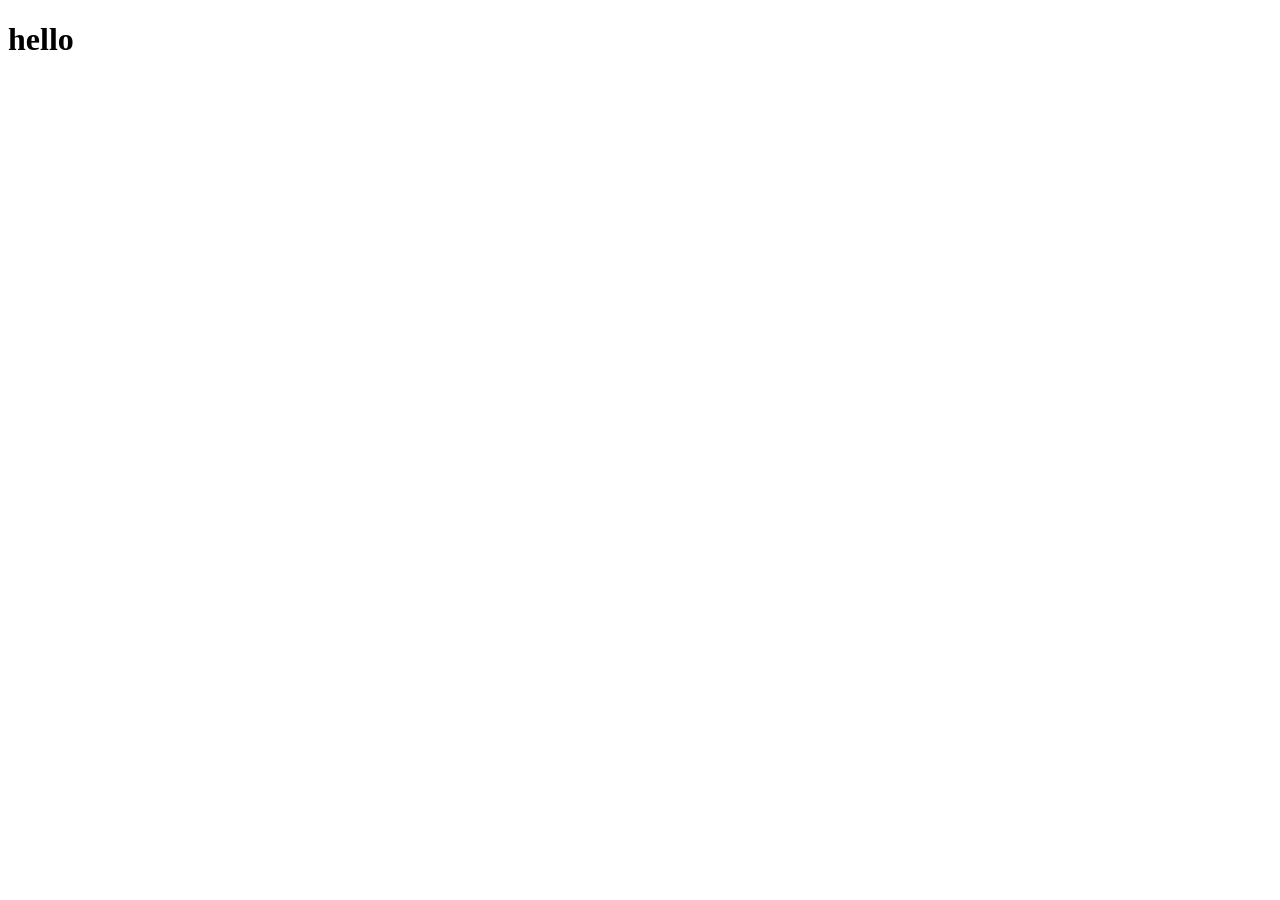
==== index.html @ c468a2ee "created html file and inside written  hello" ====
<!DOCTYPE html>
<html lang="en">

<head>
    <meta charset="UTF-8">
    <meta name="viewport" content="width=device-width, initial-scale=1.0">
    <title>Document</title>
</head>

<body>
    <h1>hello</h1>
</body>

</html>
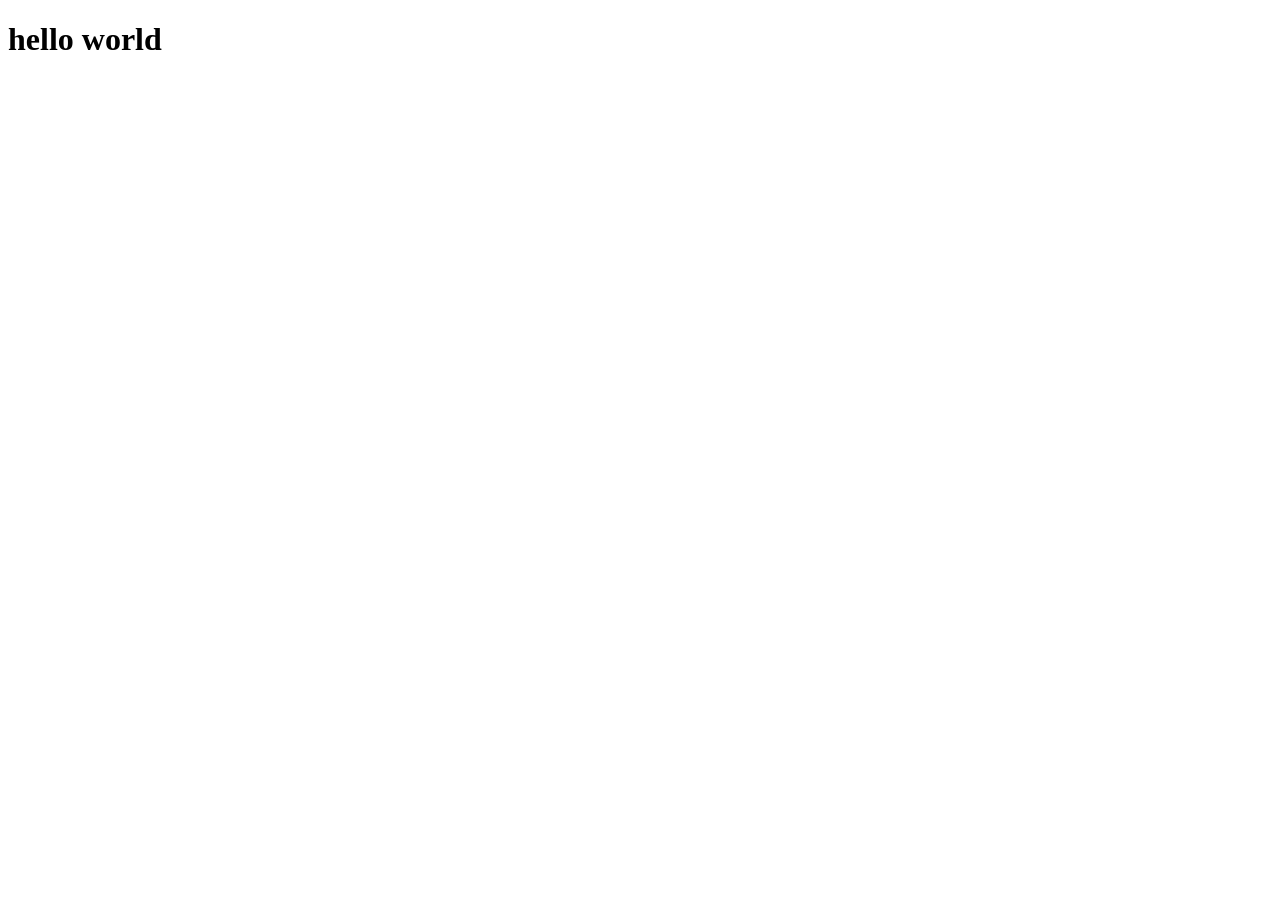
==== commit 40e19aac: "code merge" ====
--- a/index.html
+++ b/index.html
@@ -8,7 +8,7 @@
 </head>
 
 <body>
-    <h1>hello</h1>
+    <h1>hello world</h1>
 </body>
 
 </html>
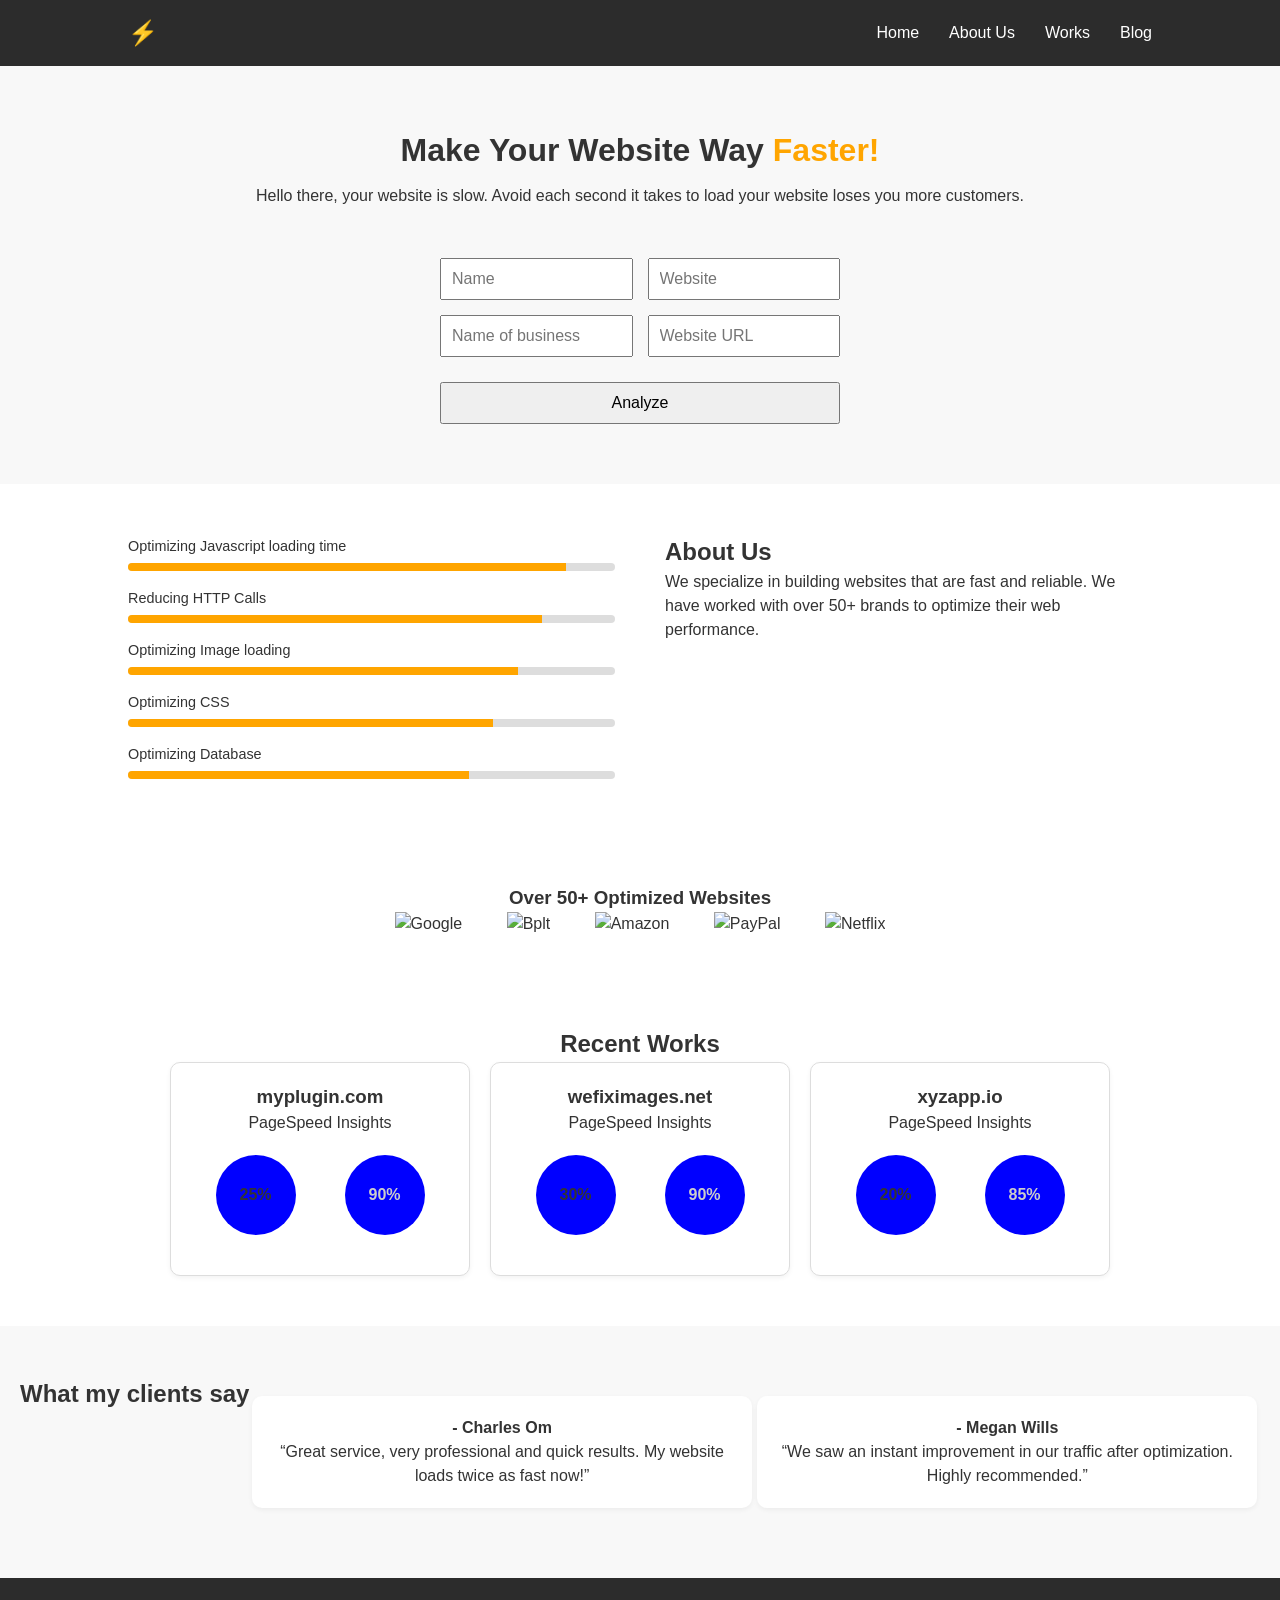
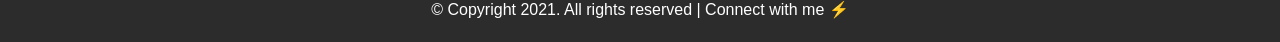
==== commit d6aca5e1: "half page created" ====
--- a/index.html
+++ b/index.html
@@ -1,14 +1,129 @@
 <!DOCTYPE html>
 <html lang="en">
+<head>
+  <meta charset="UTF-8">
+  <meta name="viewport" content="width=device-width, initial-scale=1.0">
+  <title>Website Optimizer</title>
+  <link rel="stylesheet" href="style.css">
+</head>
+<body>
 
-<head>
-    <meta charset="UTF-8">
-    <meta name="viewport" content="width=device-width, initial-scale=1.0">
-    <title>Document</title>
-</head>
+  <!-- Navbar -->
+  <header>
+    <div class="logo">⚡</div>
+    <nav>
+      <ul>
+        <li><a href="#">Home</a></li>
+        <li><a href="#">About Us</a></li>
+        <li><a href="#">Works</a></li>
+        <li><a href="#">Blog</a></li>
+      </ul>
+    </nav>
+  </header>
 
-<body>
-    <h1>hello world</h1>
+  <!-- Hero Section -->
+  <section class="hero">
+    <h1>Make Your Website Way <span>Faster!</span></h1>
+    <p>Hello there, your website is slow. Avoid each second it takes to load your website loses you more customers.</p>
+    <div class="form-box">
+      <input type="text" placeholder="Name">
+      <input type="text" placeholder="Website">
+      <input type="text" placeholder="Name of business">
+      <input type="url" placeholder="Website URL">
+      <button>Analyze</button>
+    </div>
+  </section>
+
+  <!-- Progress + About Section -->
+  <section class="about-section">
+    <div class="progress-container">
+      <div class="progress-item">
+        <span>Optimizing Javascript loading time</span>
+        <div class="progress-bar"><div class="progress-fill" style="width:90%"></div></div>
+      </div>
+      <div class="progress-item">
+        <span>Reducing HTTP Calls</span>
+        <div class="progress-bar"><div class="progress-fill" style="width:85%"></div></div>
+      </div>
+      <div class="progress-item">
+        <span>Optimizing Image loading</span>
+        <div class="progress-bar"><div class="progress-fill" style="width:80%"></div></div>
+      </div>
+      <div class="progress-item">
+        <span>Optimizing CSS</span>
+        <div class="progress-bar"><div class="progress-fill" style="width:75%"></div></div>
+      </div>
+      <div class="progress-item">
+        <span>Optimizing Database</span>
+        <div class="progress-bar"><div class="progress-fill" style="width:70%"></div></div>
+      </div>
+    </div>
+    <div class="about-text">
+      <h2>About Us</h2>
+      <p>We specialize in building websites that are fast and reliable. We have worked with over 50+ brands to optimize their web performance.</p>
+    </div>
+  </section>
+
+  <!-- Brands Section -->
+  <section class="brands">
+    <h3>Over 50+ Optimized Websites</h3>
+    <img src="https://encrypted-tbn0.gstatic.com/images?q=tbn:ANd9GcQ8yGPyAHDX-ZD4H1JndXavrj0xtcBJ0voZYA&s" alt="Google">
+    <img src="https://mir-s3-cdn-cf.behance.net/projects/404/042469153784103.Y3JvcCwxMzU1LDEwNjAsMjcxLDA.jpg" alt="Bplt">
+    <img src="https://static.vecteezy.com/system/resources/thumbnails/019/766/240/small/amazon-logo-amazon-icon-transparent-free-png.png" alt="Amazon">
+    <img src="https://encrypted-tbn0.gstatic.com/images?q=tbn:ANd9GcQkWoH3EfvmlQAPaWfIoVlDjwrpFn0AkLlybQ&s" alt="PayPal">
+    <img src="https://encrypted-tbn0.gstatic.com/images?q=tbn:ANd9GcRQeRoc_BhrP-jahuwf0Hrxe48LiP6DiHWiiw&s" alt="Netflix">
+  </section>
+
+  <!-- Recent Works Section -->
+  <section class="recent-works">
+    <h2>Recent Works</h2>
+    <div class="work-grid">
+      <div class="work-card">
+        <h3>myplugin.com</h3>
+        <p>PageSpeed Insights</p>
+        <div class="circle-container">
+          <div class="circle before" style="--percent: 25%">25%</div>
+          <div class="circle after" style="--percent: 90%">90%</div>
+        </div>
+      </div>
+      <div class="work-card">
+        <h3>wefiximages.net</h3>
+        <p>PageSpeed Insights</p>
+        <div class="circle-container">
+          <div class="circle before" style="--percent: 30%">30%</div>
+          <div class="circle after" style="--percent: 90%">90%</div>
+        </div>
+      </div>
+      <div class="work-card">
+        <h3>xyzapp.io</h3>
+        <p>PageSpeed Insights</p>
+        <div class="circle-container">
+          <div class="circle before" style="--percent: 20%">20%</div>
+          <div class="circle after" style="--percent: 85%">85%</div>
+        </div>
+      </div>
+    </div>
+  </section>
+
+  <!-- Testimonials -->
+  <section class="testimonials">
+    <h2>What my clients say</h2>
+    <div class="testimonial-card">
+         <strong>- Charles Om</strong>
+      <p>“Great service, very professional and quick results. My website loads twice as fast now!”</p>
+     
+    </div>
+    <div class="testimonial-card">
+         <strong>- Megan Wills</strong>
+      <p>“We saw an instant improvement in our traffic after optimization. Highly recommended.”</p>
+     
+    </div>
+  </section>
+
+  <!-- Footer -->
+  <footer>
+    <p>© Copyright 2021. All rights reserved | Connect with me ⚡</p>
+  </footer>
+
 </body>
-
-</html>+</html>
--- a/style.css
+++ b/style.css
@@ -0,0 +1,216 @@
+* {
+  margin: 0;
+  padding: 0;
+  box-sizing: border-box;
+  font-family: Arial, sans-serif;
+}
+
+body {
+  background: #fff;
+  color: #333;
+  line-height: 1.5;
+}
+
+/* Navbar */
+header {
+  background: #2c2c2c;
+  color: #fff;
+  display: flex;
+  justify-content: space-between;
+  align-items: center;
+  padding: 15px 10%;
+}
+
+header .logo {
+  font-size: 1.5rem;
+  font-weight: bold;
+}
+
+nav ul {
+  list-style: none;
+  display: flex;
+  gap: 30px;
+}
+
+nav ul li a {
+  text-decoration: none;
+  color: #fff;
+  font-size: 1rem;
+}
+
+/* Hero Section */
+.hero {
+  display: flex;
+  flex-direction: column;
+  align-items: center;
+  justify-content: center;
+  text-align: center;
+  padding: 60px 20px;
+  background: #f8f8f8;
+}
+
+.hero h1 {
+  font-size: 2rem;
+  font-weight: bold;
+}
+
+.hero h1 span {
+  color: orange;
+}
+
+.hero p {
+  margin: 10px 0 30px;
+  font-size: 1rem;
+}
+
+.form-box {
+  display: grid;
+  grid-template-columns: repeat(2, 1fr); /* 2 columns */
+  gap: 15px; /* space between inputs */
+  max-width: 400px;
+  margin-top: 20px;
+}
+
+.form-box input {
+  padding: 10px;
+  font-size: 16px;
+  width: 100%;
+  box-sizing: border-box;
+}
+
+.form-box button {
+  grid-column: span 2; /* button spans both columns */
+  padding: 10px;
+  font-size: 16px;
+  cursor: pointer;
+  margin-top: 10px;
+}
+
+
+/* Progress + About Section */
+.about-section {
+  display: flex;
+  justify-content: space-between;
+  padding: 50px 10%;
+  gap: 50px;
+  flex-wrap: wrap;
+}
+
+.progress-container {
+  flex: 1;
+}
+
+.progress-item {
+  margin-bottom: 15px;
+}
+
+.progress-item span {
+  font-size: 0.9rem;
+}
+
+.progress-bar {
+  background: #ddd;
+  border-radius: 10px;
+  height: 8px;
+  margin-top: 5px;
+  overflow: hidden;
+}
+
+.progress-fill {
+  height: 100%;
+  background: orange;
+}
+
+.about-text {
+  flex: 1;
+}
+
+/* Logos Section */
+.brands {
+  text-align: center;
+  padding: 40px 20px;
+}
+
+.brands img {
+  height: 40px;
+  margin: 0 20px;
+}
+
+/* Recent Work Section */
+.recent-works {
+  padding: 50px 10%;
+  text-align: center;
+}
+
+.work-grid {
+  display: flex;
+  gap: 20px;
+  flex-wrap: wrap;
+  justify-content: center;
+}
+
+.work-card {
+  border: 1px solid #ddd;
+  border-radius: 10px;
+  padding: 20px;
+  text-align: center;
+  width: 300px;
+  background: #fff;
+  box-shadow: 0 2px 5px rgba(0,0,0,0.05);
+}
+
+.circle-container {
+  display: flex;
+  justify-content: space-around;
+  margin: 20px 0;
+}
+
+.circle {
+  width: 80px;
+  height: 80px;
+  border-radius: 50%;
+  display: flex;
+  align-items: center;
+  justify-content: center;
+  font-weight: bold;
+  position: relative;
+}
+
+.circle.before {
+  background: conic-gradient(blue var(--percent), blue 0);
+}
+
+.circle.after {
+  background: conic-gradient(blue var(--percent), blue 0);
+  color: #ccc;
+}
+
+/* Testimonials */
+.testimonials {
+  display: flex;
+  flex-direction: row;
+  background: #f8f8f8;
+  text-align: center;
+  padding: 50px 20px;
+}
+
+
+
+.testimonial-card {
+  max-width: 500px;
+  margin: 20px auto;
+  padding: 20px;
+  background: #fff;
+  border-radius: 10px;
+  box-shadow: 0 2px 5px rgba(0,0,0,0.05);
+}
+
+/* Footer */
+footer {
+  background: #2c2c2c;
+  color: #fff;
+  text-align: center;
+  padding: 20px;
+}
+
+
